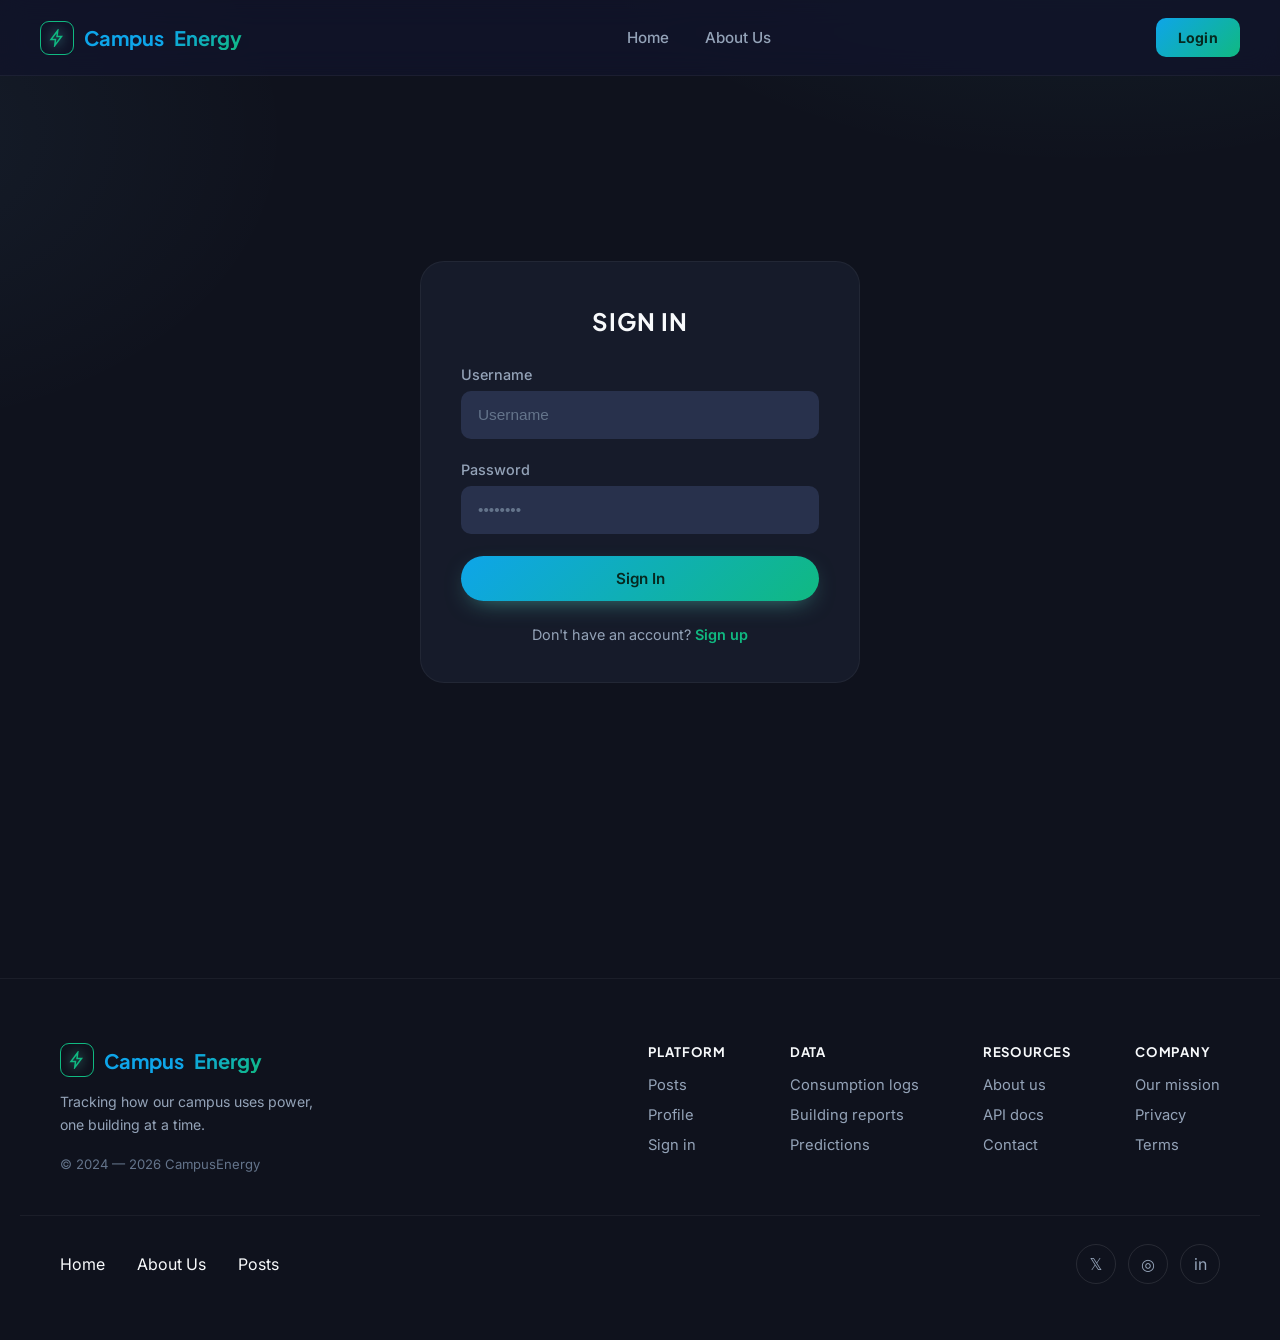
==== src/login.html @ 176a011b "Adding Other frontend features" ====
<!DOCTYPE html>
<html lang="en">
<head>
<meta charset="UTF-8">
<meta name="viewport" content="width=device-width, initial-scale=1.0">
<title>Sign In — CampusEnergy</title>

<link rel="stylesheet" href="shared/styles.css">

<style>
.auth-wrap{
    min-height:calc(100vh - 78px);
    display:grid;
    place-items:center;
    padding:40px 20px 70px;
}

.auth-card{
    width:100%;
    max-width:440px;
    padding:44px 40px 36px;
    text-align:center;
}

.auth-card h1{
    font-size:1.5rem;
    letter-spacing:.04em;
    margin-bottom:30px;
}

.auth-foot{
    margin-top:22px;
    font-size:.9rem;
    color:var(--text-dim);
}

.auth-foot a{
    color:var(--mint);
    font-weight:600;
}

.auth-foot a:hover{
    text-decoration:underline;
}
</style>

</head>

<body>

<a href="#main" class="skip-link">
    Skip to content
</a>

<div id="site-topbar"></div>

<main id="main" class="page-enter">

<div class="auth-wrap">

<form
    class="panel auth-card reveal is-visible"
    id="loginForm"
    novalidate
>

<h1>SIGN IN</h1>

<div class="field" id="usernameField">

<label for="username">
Username
</label>

<div class="field-wrap">

<input
type="text"
id="username"
name="username"
placeholder="Username"
autocomplete="username"
required>

</div>

<p class="field-error">
Username is required.
</p>

</div>

<div class="field" id="passwordField">

<label for="password">
Password
</label>

<div class="field-wrap">

<input
type="password"
id="password"
name="password"
placeholder="••••••••"
autocomplete="current-password"
required>

</div>

<p class="field-error">
Password is required.
</p>

</div>

<button
type="submit"
class="btn btn-primary btn-block"
id="submitBtn">

<span class="btn-label">
Sign In
</span>

<span
class="spinner"
aria-hidden="true">
</span>

</button>

<p class="auth-foot">
Don't have an account?
<a href="signup.html">
Sign up
</a>
</p>

</form>

</div>

</main>

<div id="site-footer"></div>

<script src="shared/api.js"></script>
<script src="shared/app.js"></script>

<script>

CE.initAll({
    topbar:{}
});

const form=document.getElementById("loginForm");
const submitBtn=document.getElementById("submitBtn");

form.addEventListener("submit",async(e)=>{

    e.preventDefault();

    const usernameField=document.getElementById("usernameField");
    const passwordField=document.getElementById("passwordField");

    const username=document.getElementById("username").value.trim();
    const password=document.getElementById("password").value;

    const usernameOk=username.length>0;
    const passwordOk=password.length>0;

    CE.validateField(
        usernameField,
        usernameOk,
        "Username is required."
    );

    CE.validateField(
        passwordField,
        passwordOk,
        "Password is required."
    );

    if(!usernameOk || !passwordOk){
        return;
    }

    CE.setButtonLoading(submitBtn,true);

    try{

        await CampusEnergyAPI.login(
            username,
            password
        );

        CE.toast(
            "Signed in successfully!",
            "success"
        );

        setTimeout(()=>{
            window.location.href="profile.html";
        },700);

    }

    catch(err){

        CE.toast(
            err.message || "Login failed.",
            "error"
        );

        CE.validateField(
            passwordField,
            false,
            err.message || "Invalid username or password."
        );

    }

    finally{

        CE.setButtonLoading(
            submitBtn,
            false
        );

    }

});

</script>

</body>
</html>
---- src/shared/styles.css ----
/* =========================================================
   CampusEnergy — Design System
   ========================================================= */

@import url('https://fonts.googleapis.com/css2?family=Plus+Jakarta+Sans:wght@400;500;600;700;800&family=Inter:wght@400;500;600;700&family=JetBrains+Mono:wght@400;500;600&display=swap');

:root{
  /* Color - Professional Slate-Zinc tech theme */
  --bg-deep:      #080a10;
  --bg-base:      #0f121d;
  --bg-panel:     #161b2a;
  --bg-panel-2:   #1f263b;
  --bg-input:     #28314c;
  --line:         rgba(255,255,255,0.05);
  --line-strong:  rgba(255,255,255,0.1);

  --mint:         #10b981; /* Emerald/Mint */
  --mint-strong:  #059669;
  --mint-soft:    rgba(16,185,129,0.12);
  --blue:         #0ea5e9; /* Sky Blue */
  --amber:        #f59e0b;
  --danger:       #f43f5e;

  --text:         #f8fafc; /* Slate 50 */
  --text-dim:     #94a3b8; /* Slate 400 */
  --text-faint:   #64748b; /* Slate 500 */

  --grad-brand: linear-gradient(135deg, var(--blue), var(--mint));

  /* Type */
  --f-display: 'Plus Jakarta Sans', system-ui, sans-serif;
  --f-body: 'Inter', system-ui, sans-serif;
  --f-mono: 'JetBrains Mono', ui-monospace, monospace;

  /* Layout */
  --radius-sm: 10px;
  --radius-md: 16px;
  --radius-lg: 24px;
  --shell: 1240px;

  /* Motion */
  --ease: cubic-bezier(.16,.8,.3,1);
  --ease-spring: cubic-bezier(.34,1.56,.64,1);
  --t-fast: 160ms;
  --t-med: 360ms;
  --t-slow: 640ms;
}

@media (prefers-reduced-motion: reduce){
  *, *::before, *::after{
    animation-duration: 0.001ms !important;
    animation-iteration-count: 1 !important;
    transition-duration: 0.001ms !important;
    scroll-behavior: auto !important;
  }
}

*{ box-sizing: border-box; }
html{ scroll-behavior: smooth; }
body{
  margin:0;
  background:
    radial-gradient(900px 500px at 85% -10%, rgba(94,234,212,0.08), transparent 60%),
    radial-gradient(700px 500px at -10% 10%, rgba(125,211,252,0.06), transparent 60%),
    var(--bg-base);
  color: var(--text);
  font-family: var(--f-body);
  -webkit-font-smoothing: antialiased;
  min-height: 100vh;
}
h1,h2,h3,h4{ font-family: var(--f-display); margin:0; letter-spacing:-0.01em; }
p{ margin:0; color: var(--text-dim); line-height:1.6; }
a{ color: inherit; text-decoration:none; }
button{ font-family: inherit; }
::selection{ background: var(--mint-soft); color: var(--text); }

::-webkit-scrollbar{ width:10px; height:10px; }
::-webkit-scrollbar-track{ background: var(--bg-base); }
::-webkit-scrollbar-thumb{ background: var(--bg-panel-2); border-radius:10px; border:2px solid var(--bg-base); }
::-webkit-scrollbar-thumb:hover{ background: var(--text-faint); }

.skip-link{
  position:absolute; left:-999px; top:0; background:var(--mint); color:#06281f;
  padding:10px 16px; border-radius:8px; z-index:999; font-weight:600;
}
.skip-link:focus{ left:16px; top:16px; }

:focus-visible{
  outline: 2px solid var(--mint);
  outline-offset: 3px;
  border-radius: 6px;
}

/* ---------- Page entrance ---------- */
.page-enter{ animation: pageIn var(--t-slow) var(--ease) both; }
@keyframes pageIn{
  from{ opacity:0; transform: translateY(14px); }
  to{ opacity:1; transform:none; }
}

/* ---------- Reveal-on-scroll ---------- */
.reveal{ opacity:0; transform: translateY(18px); transition: opacity var(--t-med) var(--ease), transform var(--t-med) var(--ease); }
.reveal.is-visible{ opacity:1; transform:none; }
.reveal-stagger > * { transition-delay: calc(var(--i,0) * 70ms); }

/* ---------- Topbar / Nav ---------- */
.topbar{
  position: sticky; top:0; z-index:50;
  display:flex; align-items:center; justify-content:space-between;
  gap:24px; padding: 18px 40px;
  background: rgba(17,20,42,0.78);
  backdrop-filter: blur(14px) saturate(140%);
  border-bottom: 1px solid var(--line);
}
.brand{ display:flex; align-items:center; gap:10px; font-family: var(--f-display); font-size:1.25rem; font-weight:700; }
.brand .bolt{
  width:34px; height:34px; display:grid; place-items:center;
  border:1.5px solid var(--mint); border-radius:9px; color: var(--mint);
  position:relative; overflow:hidden;
}
.brand .bolt svg{ width:18px; height:18px; filter: drop-shadow(0 0 6px rgba(94,234,212,.6)); animation: boltPulse 2.6s ease-in-out infinite; }
@keyframes boltPulse{ 0%,100%{ opacity:1; transform:scale(1);} 50%{ opacity:.65; transform:scale(.9);} }
.brand .c1{ color: var(--blue); }
.brand .c2{ color: var(--mint); background: var(--grad-brand); -webkit-background-clip:text; background-clip:text; -webkit-text-fill-color: transparent; }
@supports not ((-webkit-background-clip: text) or (background-clip: text)){
  .brand .c2{ -webkit-text-fill-color: initial; color: var(--mint); }
}

.nav-links{ display:flex; gap:36px; align-items:center; }
.nav-links a{
  position:relative; color: var(--text-dim); font-weight:500; font-size:0.95rem;
  padding: 6px 0; transition: color var(--t-fast) var(--ease);
}
.nav-links a::after{
  content:''; position:absolute; left:0; right:100%; bottom:-2px; height:2px;
  background: var(--grad-brand); transition: right var(--t-med) var(--ease); border-radius:2px;
}
.nav-links a:hover{ color: var(--text); }
.nav-links a:hover::after, .nav-links a.active::after{ right:0; }
.nav-links a.active{ color: var(--text); }

.nav-right{ display:flex; align-items:center; gap:16px; }
.welcome-text{ color: var(--text-dim); font-size:0.92rem; }
.welcome-text strong{ color: var(--text); }

.avatar-btn{
  width:38px; height:38px; border-radius:50%; background:#fff; color:#161a30;
  border:none; cursor:pointer; display:grid; place-items:center; overflow:hidden;
  transition: transform var(--t-fast) var(--ease-spring), box-shadow var(--t-fast) var(--ease);
}
.avatar-btn:hover{ transform: scale(1.07); box-shadow: 0 0 0 4px var(--mint-soft); }
.avatar-btn svg{ width:22px; height:22px; }

/* ---------- Buttons ---------- */
.btn{
  --bx:0px; --by:0px;
  position:relative; display:inline-flex; align-items:center; justify-content:center; gap:8px;
  border:none; border-radius: 999px; cursor:pointer;
  font-family: var(--f-body); font-weight:600; font-size:0.95rem;
  padding: 13px 26px;
  transition: transform var(--t-fast) var(--ease-spring), box-shadow var(--t-med) var(--ease), background var(--t-fast) var(--ease);
  transform: translate(var(--bx), var(--by));
  isolation:isolate; overflow:hidden;
}
.btn-primary{
  color:#06281f; background: var(--grad-brand);
  box-shadow: 0 8px 24px -10px rgba(94,234,212,0.55);
}
.btn-primary:hover{ box-shadow: 0 12px 30px -8px rgba(94,234,212,0.75); }
.btn-primary:active{ transform: translate(var(--bx), var(--by)) scale(.97); }
.btn-ghost{
  color: var(--text); background: var(--bg-panel-2); border:1px solid var(--line-strong);
}
.btn-ghost:hover{ background: var(--bg-input); border-color: var(--mint); }
.btn-block{ width:100%; }
.btn .ripple{
  position:absolute; border-radius:50%; transform:scale(0); pointer-events:none;
  background: rgba(255,255,255,0.45); animation: rippleAnim 650ms var(--ease) forwards;
}
@keyframes rippleAnim{ to{ transform:scale(2.6); opacity:0; } }

.btn-login-pill{
  background: var(--grad-brand); color:#06281f; font-weight:700; letter-spacing:.02em;
  padding: 11px 22px; border-radius:10px; font-size:.88rem;
}

/* ---------- Cards / Panels ---------- */
.panel{
  background: var(--bg-panel); border:1px solid var(--line); border-radius: var(--radius-lg);
}
.card-hover{ transition: transform var(--t-med) var(--ease), border-color var(--t-med) var(--ease), box-shadow var(--t-med) var(--ease); }
.card-hover:hover{ transform: translateY(-4px); border-color: var(--mint); box-shadow: 0 18px 40px -22px rgba(94,234,212,.4); }

/* ---------- Forms ---------- */
.field{ margin-bottom: 22px; text-align:left; }
.field label{ display:block; margin-bottom:8px; font-size:0.9rem; color: var(--text-dim); font-weight:500; }
.field-wrap{ position:relative; }
.field input, .field textarea{
  width:100%; padding: 14px 16px; border-radius: var(--radius-sm);
  background: var(--bg-input); border: 1.5px solid transparent; color: var(--text);
  font-size:0.96rem; transition: border-color var(--t-fast) var(--ease), box-shadow var(--t-fast) var(--ease), background var(--t-fast) var(--ease);
}
.field input::placeholder, .field textarea::placeholder{ color: var(--text-faint); }
.field input:hover, .field textarea:hover{ background: #2e3560; }
.field input:focus, .field textarea:focus{
  outline:none; border-color: var(--mint); background: #2e3560;
  box-shadow: 0 0 0 4px var(--mint-soft);
}
.field-hint{ font-size:0.78rem; color: var(--text-faint); margin-top:6px; }
.field-error{ font-size:0.78rem; color: var(--danger); margin-top:6px; display:none; }
.field.invalid input{ border-color: var(--danger); box-shadow: 0 0 0 4px rgba(251,113,133,0.14); }
.field.invalid .field-error{ display:block; }
.field.valid .field-wrap::after{
  content:'✓'; position:absolute; right:14px; top:50%; transform: translateY(-50%);
  color: var(--mint-strong); font-weight:700; animation: popIn 240ms var(--ease-spring);
}
@keyframes popIn{ from{ transform: translateY(-50%) scale(.4); opacity:0;} to{ transform: translateY(-50%) scale(1); opacity:1;} }

/* ---------- Toast ---------- */
.toast-stack{ position: fixed; right:24px; bottom:24px; display:flex; flex-direction:column; gap:10px; z-index:200; }
.toast{
  display:flex; align-items:center; gap:10px; padding: 14px 18px; border-radius: 14px;
  background: var(--bg-panel-2); border:1px solid var(--line-strong); box-shadow: 0 20px 40px -16px rgba(0,0,0,.5);
  font-size:0.9rem; animation: toastIn 360ms var(--ease-spring) both;
  min-width: 240px;
}
.toast.success{ border-color: var(--mint-strong); }
.toast.error{ border-color: var(--danger); }
.toast.leaving{ animation: toastOut 260ms var(--ease) forwards; }
@keyframes toastIn{ from{ opacity:0; transform: translateX(30px) scale(.95);} to{ opacity:1; transform:none;} }
@keyframes toastOut{ to{ opacity:0; transform: translateX(30px) scale(.95);} }

/* ---------- Loading / Spinner ---------- */
.spinner{
  width:18px; height:18px; border-radius:50%;
  border: 2.5px solid rgba(6,40,31,0.35); border-top-color:#06281f;
  animation: spin 700ms linear infinite; display:none;
}
@keyframes spin{ to{ transform: rotate(360deg); } }
.is-loading .spinner{ display:inline-block; }
.is-loading .btn-label{ opacity:.001; width:0; overflow:hidden; }

/* ---------- Skeleton ---------- */
.skel{ position:relative; overflow:hidden; background: var(--bg-panel-2); border-radius:8px; }
.skel::after{
  content:''; position:absolute; inset:0;
  background: linear-gradient(90deg, transparent, rgba(255,255,255,0.06), transparent);
  transform: translateX(-100%); animation: shimmer 1.4s infinite;
}
@keyframes shimmer{ to{ transform: translateX(100%); } }

/* ---------- Sidebar ---------- */
.sidebar{ display:flex; flex-direction:column; gap:6px; padding-right:12px; }
.side-link{
  position:relative; padding: 16px 20px; border-radius: 12px; color: var(--text-dim);
  font-weight:600; cursor:pointer; transition: background var(--t-fast) var(--ease), color var(--t-fast) var(--ease), transform var(--t-fast) var(--ease);
}
.side-link:hover{ background: var(--bg-panel-2); color: var(--text); transform: translateX(3px); }
.side-link.active{ background: var(--bg-panel-2); color: var(--text); }
.side-link.active::before{
  content:''; position:absolute; left:0; top:10px; bottom:10px; width:3px; border-radius:3px;
  background: var(--grad-brand); box-shadow: 0 0 12px rgba(94,234,212,.7);
}

/* ---------- Footer ---------- */
.site-footer{ border-top:1px solid var(--line); margin-top:80px; }
.footer-top{ max-width: var(--shell); margin:0 auto; padding: 64px 40px 40px; display:flex; justify-content:space-between; gap:40px; flex-wrap:wrap; }
.footer-cols{ display:flex; gap:64px; flex-wrap:wrap; }
.footer-col h4{ font-size:0.82rem; letter-spacing:.06em; text-transform:uppercase; color: var(--text); margin-bottom:16px; }
.footer-col a{ display:block; color: var(--text-dim); font-size:0.92rem; margin-bottom:12px; transition: color var(--t-fast) var(--ease), transform var(--t-fast) var(--ease); }
.footer-col a:hover{ color: var(--mint); transform: translateX(3px); }
.footer-bottom{
  max-width: var(--shell); margin:0 auto; padding: 28px 40px 56px; display:flex; align-items:center; justify-content:space-between; flex-wrap:wrap; gap:24px;
  border-top:1px solid var(--line);
}
.footer-nav{ display:flex; gap:32px; flex-wrap:wrap; }
.footer-socials{ display:flex; gap:12px; }
.social-dot{
  width:40px; height:40px; border-radius:50%; border:1px solid var(--line-strong);
  display:grid; place-items:center; color: var(--text-dim); transition: all var(--t-fast) var(--ease-spring);
}
.social-dot:hover{ border-color: var(--mint); color: var(--mint); transform: translateY(-3px) rotate(-6deg); }

/* ---------- Utility ---------- */
.shell{ max-width: var(--shell); margin:0 auto; padding: 0 40px; }
.eyebrow{ font-family: var(--f-mono); font-size:0.78rem; letter-spacing:.12em; text-transform:uppercase; color: var(--mint); }
.center{ display:flex; align-items:center; justify-content:center; }

@media (max-width: 880px){
  .topbar{ padding: 14px 20px; flex-wrap:wrap; gap:12px; }
  .nav-links{ order:3; width:100%; justify-content:center; gap:24px; }
  .shell{ padding: 0 20px; }
  .footer-top, .footer-bottom{ padding-left:20px; padding-right:20px; }
}
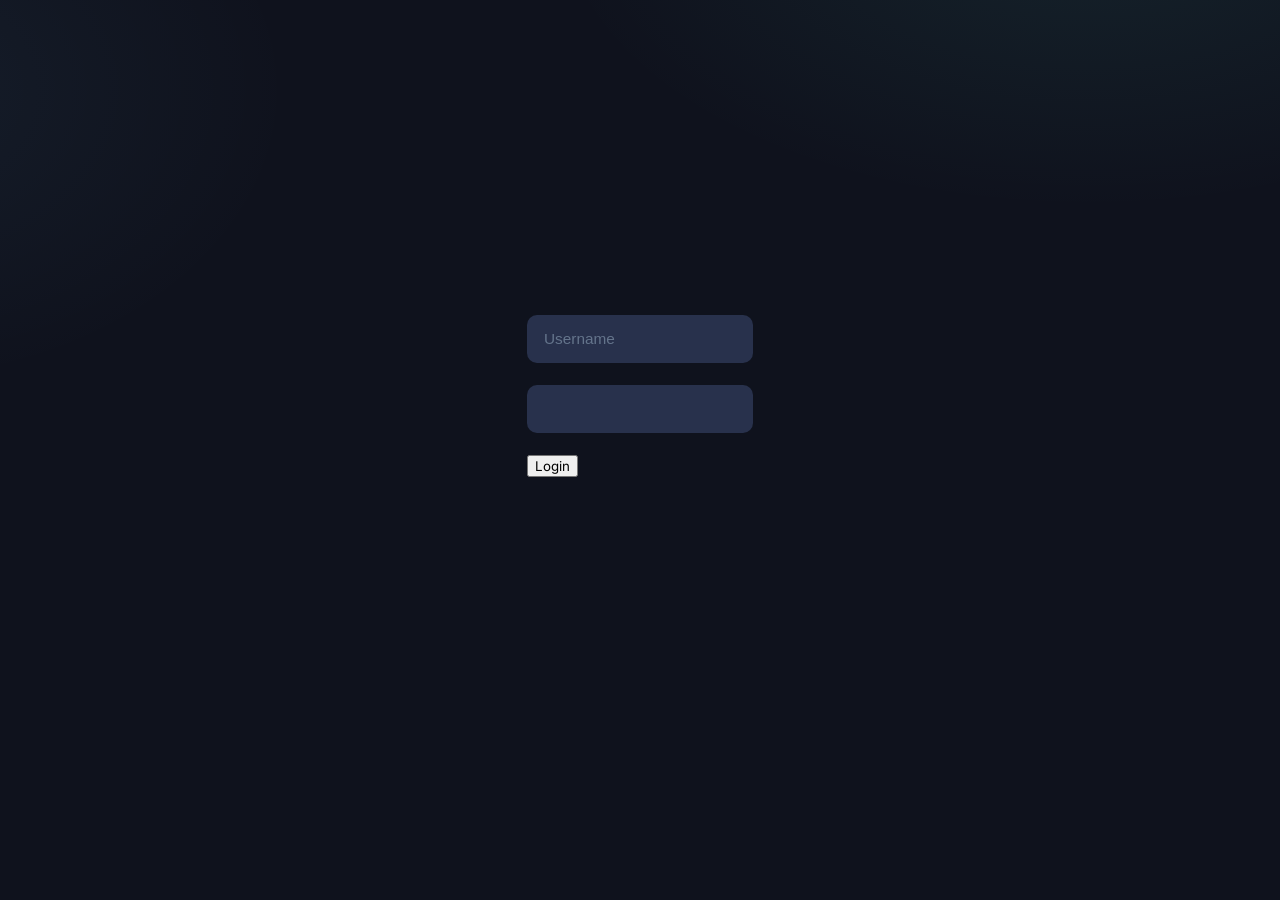
==== commit 15c54834: "Fixed Frontend and Simplified Frontend" ====
--- a/src/login.html
+++ b/src/login.html
@@ -58,84 +58,28 @@
 
 <div class="auth-wrap">
 
-<form
-    class="panel auth-card reveal is-visible"
-    id="loginForm"
-    novalidate
->
-
-<h1>SIGN IN</h1>
+<form id="loginForm">
 
 <div class="field" id="usernameField">
-
-<label for="username">
-Username
-</label>
-
-<div class="field-wrap">
-
-<input
-type="text"
-id="username"
-name="username"
-placeholder="Username"
-autocomplete="username"
-required>
-
-</div>
-
-<p class="field-error">
-Username is required.
-</p>
-
+    <input
+        id="username"
+        type="text"
+        placeholder="Username"
+    >
+    <p class="field-error"></p>
 </div>
 
 <div class="field" id="passwordField">
-
-<label for="password">
-Password
-</label>
-
-<div class="field-wrap">
-
-<input
-type="password"
-id="password"
-name="password"
-placeholder="••••••••"
-autocomplete="current-password"
-required>
-
+    <input
+        id="password"
+        type="password"
+    >
+    <p class="field-error"></p>
 </div>
 
-<p class="field-error">
-Password is required.
-</p>
-
-</div>
-
-<button
-type="submit"
-class="btn btn-primary btn-block"
-id="submitBtn">
-
-<span class="btn-label">
-Sign In
-</span>
-
-<span
-class="spinner"
-aria-hidden="true">
-</span>
-
+<button id="submitBtn">
+    Login
 </button>
-
-<p class="auth-foot">
-Don't have an account?
-<a href="signup.html">
-Sign up
-</a>
-</p>
 
 </form>
 
--- a/src/shared/styles.css
+++ b/src/shared/styles.css
@@ -1,6 +1,4 @@
-/* =========================================================
-   CampusEnergy — Design System
-   ========================================================= */
+
 
 @import url('https://fonts.googleapis.com/css2?family=Plus+Jakarta+Sans:wght@400;500;600;700;800&family=Inter:wght@400;500;600;700&family=JetBrains+Mono:wght@400;500;600&display=swap');
 
@@ -292,3 +290,29 @@
   .shell{ padding: 0 20px; }
   .footer-top, .footer-bottom{ padding-left:20px; padding-right:20px; }
 }
+
+
+.composer{
+    padding:24px;
+    margin-bottom:24px;
+}
+
+.composer h2{
+    margin-bottom:18px;
+}
+
+.composer input,
+.composer textarea,
+.composer select{
+
+    width:100%;
+    margin-bottom:16px;
+
+}
+
+.search-panel{
+
+    padding:18px;
+    margin-bottom:24px;
+
+}
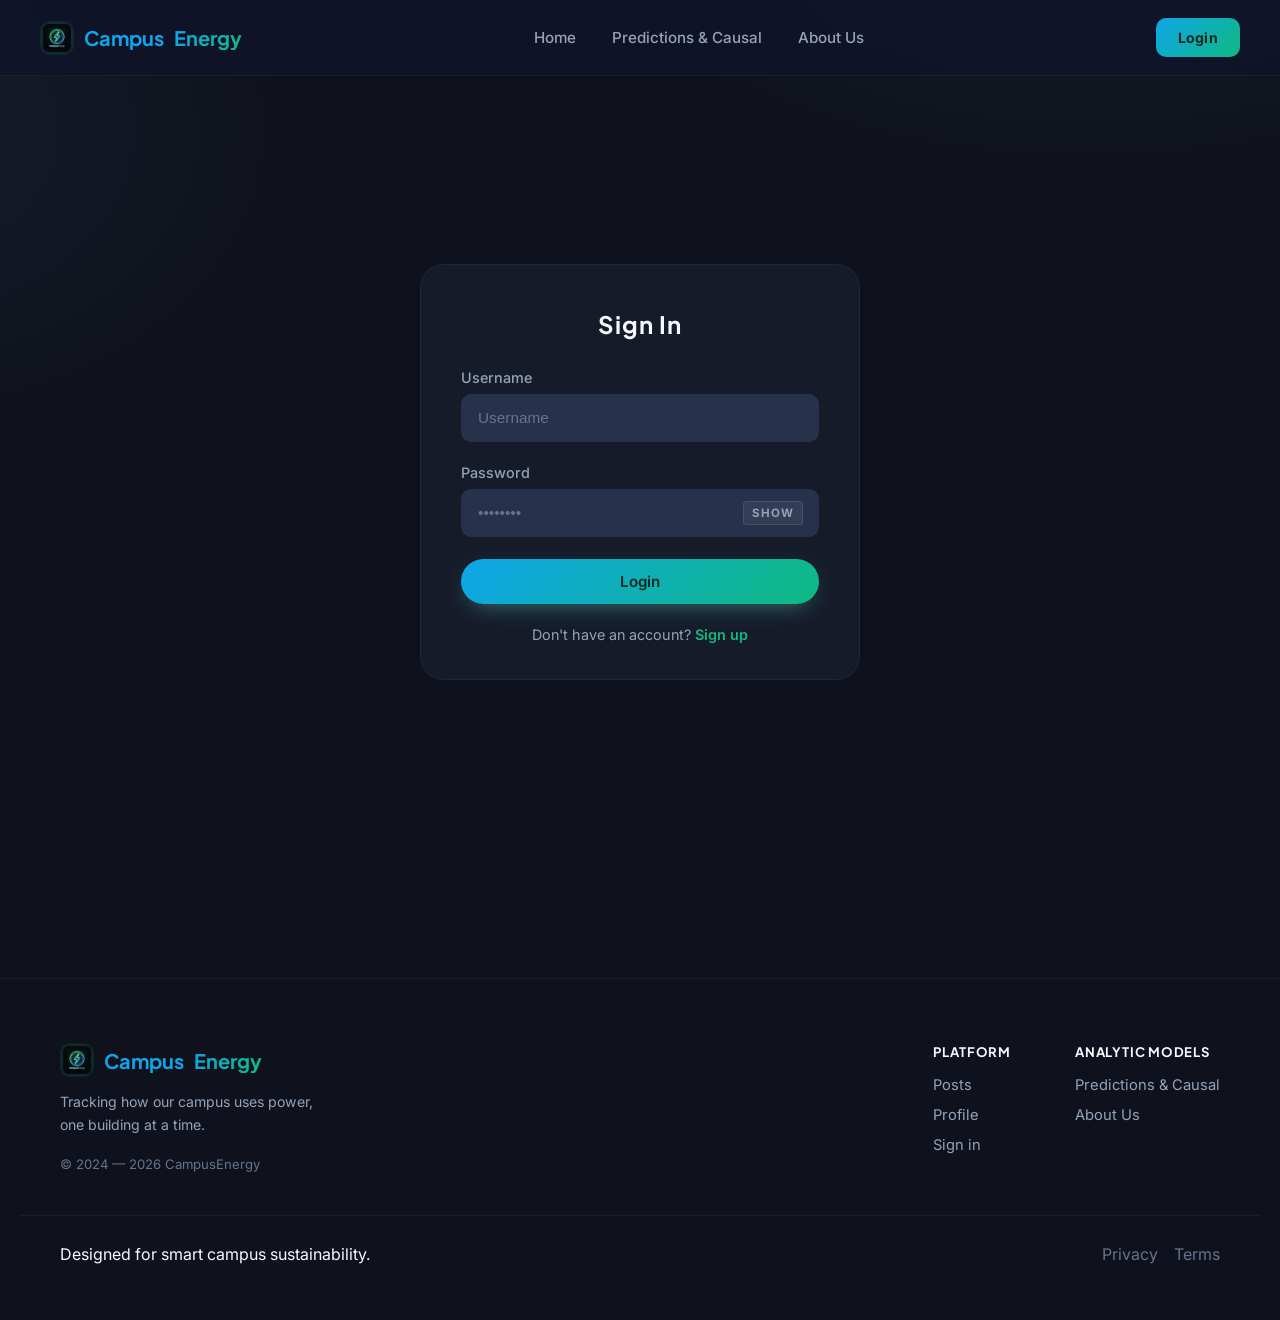
==== commit 7786cc04: "FIXED the conflicts" ====
--- a/src/login.html
+++ b/src/login.html
@@ -6,6 +6,7 @@
 <title>Sign In — CampusEnergy</title>
 
 <link rel="stylesheet" href="shared/styles.css">
+<link rel="icon" type="image/png" href="shared/favicon.png">
 
 <style>
 .auth-wrap{
@@ -58,9 +59,14 @@
 
 <div class="auth-wrap">
 
+<div class="panel auth-card reveal is-visible">
+
+<h1>Sign In</h1>
+
 <form id="loginForm">
 
 <div class="field" id="usernameField">
+    <label for="username">Username</label>
     <input
         id="username"
         type="text"
@@ -70,18 +76,32 @@
 </div>
 
 <div class="field" id="passwordField">
-    <input
-        id="password"
-        type="password"
-    >
+    <label for="password">Password</label>
+    <div class="field-wrap">
+        <input
+            type="password"
+            id="password"
+            name="password"
+            placeholder="••••••••"
+            autocomplete="current-password"
+            required
+        >
+        <button type="button" class="password-toggle" aria-label="Show password">Show</button>
+    </div>
     <p class="field-error"></p>
 </div>
 
-<button id="submitBtn">
+<button id="submitBtn" class="btn btn-primary btn-block" type="submit">
     Login
 </button>
 
 </form>
+
+<div class="auth-foot">
+    Don't have an account? <a href="signup.html">Sign up</a>
+</div>
+
+</div>
 
 </div>
 
--- a/src/shared/styles.css
+++ b/src/shared/styles.css
@@ -291,7 +291,6 @@
   .footer-top, .footer-bottom{ padding-left:20px; padding-right:20px; }
 }
 
-
 .composer{
     padding:24px;
     margin-bottom:24px;
@@ -315,4 +314,43 @@
     padding:18px;
     margin-bottom:24px;
 
-}+}
+
+/* ---------- Password Toggle Button ---------- */
+.password-toggle {
+  position: absolute;
+  right: 16px;
+  top: 50%;
+  transform: translateY(-50%);
+  background: rgba(255,255,255,0.06);
+  border: 1px solid var(--line-strong);
+  color: var(--text-dim);
+  cursor: pointer;
+  font-size: 0.72rem;
+  font-weight: 700;
+  text-transform: uppercase;
+  letter-spacing: 0.08em;
+  padding: 4px 8px;
+  border-radius: 4px;
+  display: flex;
+  align-items: center;
+  justify-content: center;
+  z-index: 10;
+  transition: all var(--t-fast) var(--ease);
+}
+.password-toggle:hover {
+  color: var(--text);
+  background: rgba(255,255,255,0.12);
+  border-color: var(--text-faint);
+}
+.password-toggle:focus-visible {
+  outline: 2px solid var(--mint);
+  border-radius: 4px;
+}
+.field-wrap input[type="password"],
+.field-wrap input[type="text"].has-toggle {
+  padding-right: 68px;
+}
+.field.valid .field-wrap:has(.password-toggle)::after {
+  right: 60px;
+}
